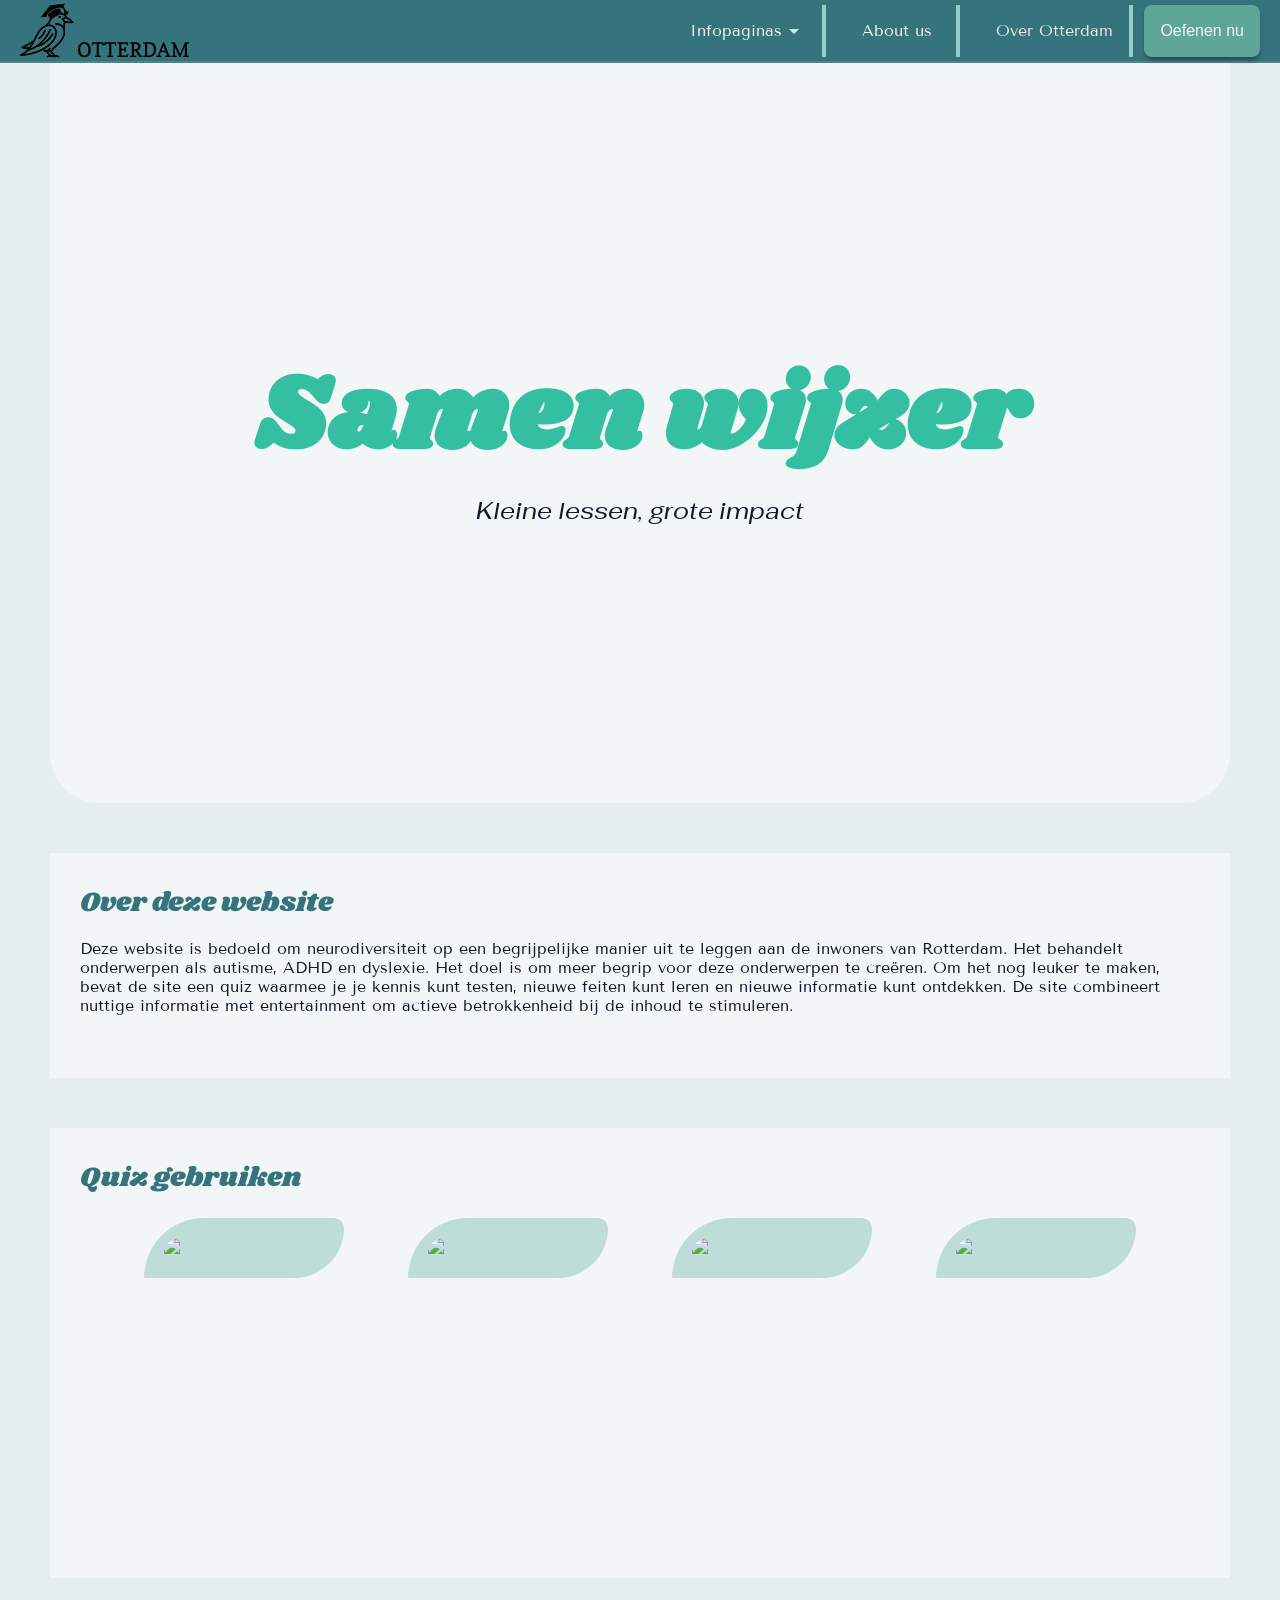
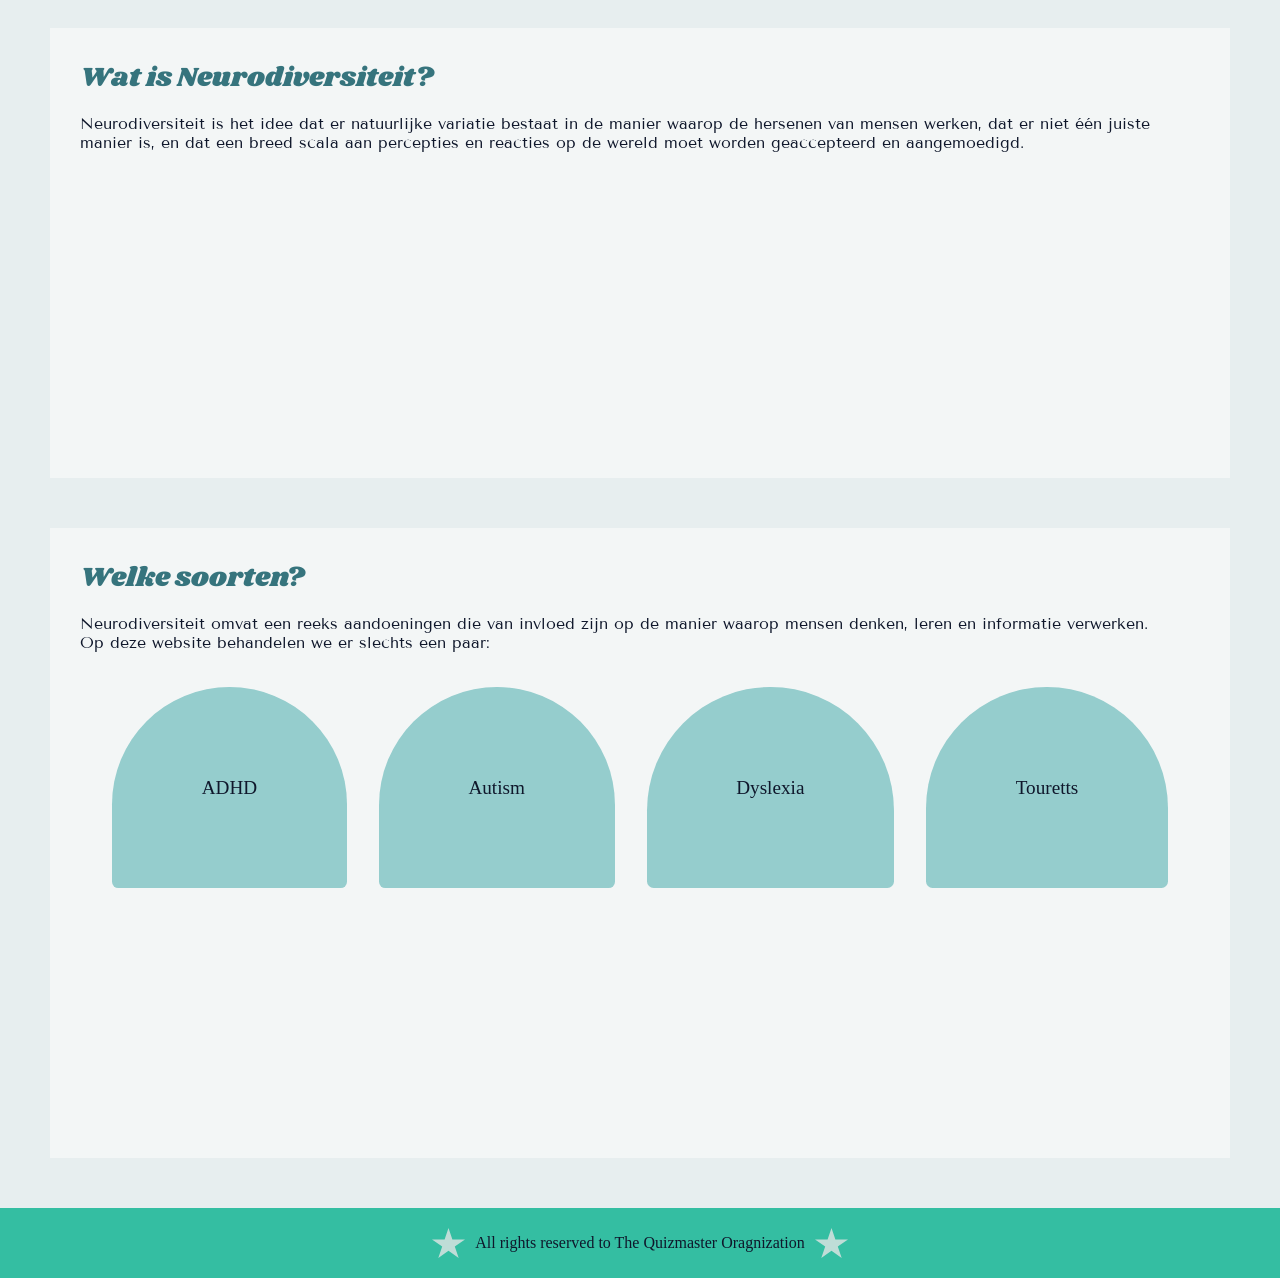
==== Index.html @ b5a76a0f "Screensaver" ====
<!doctype html>
<html lang="en">
<head>
  <meta charset="UTF-8" />
  <meta name="viewport" content="width=device-width, initial-scale=1.0" />
  <link rel="stylesheet" href="Styles/Main.css" />
    <link rel="stylesheet" href="Styles/home.css" />
    <script src="./Scripts/screensaver.js" defer></script>
  <title>Quiziee</title>
</head>

<body>
  <!--Navigatie-->
  <div class="header">
    <div class="logo">
      <a href="Index.html"> <img src="img/Logo.png" /></a>
    </div>

    <div class="random_tx">Words this is very important Words</div>
    <div class="nav_div">
      <div class="dropdown">
        <div class="info_btn">
          Infopaginas
          <img src="Icons/arrow_drop_down_23dp_E3E3E3_FILL0_wght400_GRAD0_opsz24.svg" class="drop_img" height="24px" />
        </div>

        <div class="drop-content">
          <a href="./Paginas/ADHD.html">ADHD</a>
          <a href="./Paginas/Autism.html">Autism</a>
          <a href="./Paginas/Dyslexia.html">Dyslexia</a>
          <a href="./Paginas/Touretts.html">Touretts</a>
        </div>

      </div>
      <div class="nav_btn btn1">
        <a href="./Paginas/AboutUs.html"> About us </a>
      </div>
      <div class="nav_btn btn2">Over Otterdam</div>
      <button class="btn_oefen">Oefenen nu</button>
    </div>
  </div>
  <!-- ------ -->

  <!--Hero-->
  <div class="cont_hero">
    <div class="hero_text">
      <h1 class="main_text">Samen wijzer</h1>
      <p class="subheader">
        Kleine lessen, grote impact
      </p>
    </div>
  </div>
  <!--Section 1-->

  <div class="sec1">
    <div class="para_header">Over deze website</div>
    <p>
      Deze website is bedoeld om neurodiversiteit op een begrijpelijke manier uit te leggen aan de inwoners van
      Rotterdam. Het behandelt onderwerpen als autisme, ADHD en dyslexie. Het doel is om meer begrip voor deze
      onderwerpen te creëren.
      Om het nog leuker te maken, bevat de site een quiz waarmee je je kennis kunt testen, nieuwe feiten kunt leren en
      nieuwe informatie kunt ontdekken. De site combineert nuttige informatie met entertainment om actieve betrokkenheid
      bij de inhoud te stimuleren.
    </p>
  </div>

  <!--Section 2-->
  <div class="sec2">
    <div class="para_header">Quiz gebruiken</div>
    <div class="sec_imgs">
      <div class="img_div">
        <img src="https://placehold.net/400x400.png" />
      </div>
      <div class="img_div">
        <img src="https://placehold.net/400x400.png" />
      </div>
      <div class="img_div">
        <img src="https://placehold.net/400x400.png" />
      </div>
      <div class="img_div">
        <img src="https://placehold.net/400x400.png" />
      </div>
    </div>
  </div>

  <!--Section 3-->
  <div class="sec3">
    <div class="para_header">Wat is Neurodiversiteit?</div>
    <p>
      Neurodiversiteit is het idee dat er natuurlijke variatie bestaat in de manier waarop de hersenen van mensen
      werken, dat er niet één juiste manier is, en dat een breed scala aan percepties en reacties op de wereld moet
      worden geaccepteerd en aangemoedigd.
    </p>
  </div>

  <!--Section 4-->
  <div class="sec4">
    <div class="para_header"> Welke soorten? </div>
    <p class="sec4_p">
      Neurodiversiteit omvat een reeks aandoeningen die van invloed zijn op de manier waarop mensen denken, leren en
      informatie verwerken. <br> Op deze website behandelen we er slechts een paar:
    </p>
    <div class="sec4_cont">
      <div class="txt_block">
        <a href="Paginas/ADHD.html"></a>
        <a href="Paginas/ADHD.html"> ADHD </a>
      </div>
      <div class="txt_block">
        <a href="#"></a>
        <p>
          <a href="#"> Autism </a>
        </p>
      </div>
      <div class="txt_block">
        <a href="#"></a>
        <p>
          <a href="#"> Dyslexia </a>
        </p>
      </div>
      <div class="txt_block">
        <a href="Paginas/Touretts.html"></a>
        <p>
          <a href="Paginas/Touretts.html"> Touretts </a>
        </p>
      </div>
    </div>
  </div>

  <!--Footer-->
  <div class="footer">
    <img src="img/Star 6.svg" />

    <p>All rights reserved to The Quizmaster Oragnization</p>

    <img src="img/Star 6.svg" />
  </div>

  <div class="screensaver-layout hidden">
    <div id="box">
      <img src="./img/brain.png" alt="Image of an brain" class="screensaver-image">
    </div>
</div>
</body>
</html>
---- Styles/Main.css ----
/* Fonts */
@import url("https://fonts.googleapis.com/css2?family=Shrikhand&display=swap");
@import url("https://fonts.googleapis.com/css2?family=Fahkwang:ital,wght@0,400;0,600;1,400&display=swap");
@import url("https://fonts.googleapis.com/css2?family=Tenor+Sans&display=swap");

/*------------------------------------*/
html {
    scroll-behavior: smooth;
}
* {
    margin: 0;
    padding: 0;
    box-sizing: border-box;
}

body {
    background: #e7eeef;
    min-height: 100dvh;
    width: 100vw;
    height: 100vh;
    overflow-x: hidden;
}

p {
    color: #0f172b;
}

/*------------------------------------*/
/*------Nav_bullshit------*/
.header {
    display: flex;
    align-items: center;
    width: 100%;
    height: 7%;
    color: #e7eeef;
    padding: 10px 20px;
    background-color: #36747d;
    border-bottom: 2px solid rgba(119, 141, 141, 0.48);
    position: relative;
    z-index: 4;
    justify-content: space-between;
    text-align: center;
}

.header {
    font-family: "Tenor Sans", sans-serif;
    font-weight: 400;
    font-style: normal;
}

.nav_div {
    display: flex;
}

.nav_btn {
    display: flex;
    align-items: center;
    background-color: #26eac600;
    font-size: 16px;
    border-right: #95cdcd solid 4.5px;
    padding: 14px 16px;
    margin-left: 20px;

    a {
        text-decoration: none;
        color: #f3f6f6;
    }
}

.random_tx {
    display: none;
    overflow: hidden;
}

.btn1 {
    width: 114px;
    justify-items: center;
}

/* dropdown */
.dropdown {
    position: relative;
    display: inline-block;
}

.info_btn {
    display: flex;
    align-items: center;
    background-color: #26eac600;
    font-size: 16px;
    color: #f3f6f6;
    border-right: #95cdcd solid 4.5px;
    padding: 14px 16px;
    cursor: pointer;
    margin-left: 20px;
}

.btn_oefen {
    display: flex;
    align-items: center;
    background-color: #5fa699;
    color: #f3f6f6;
    font-size: 16px;
    padding: 14px 16px;
    border: none;
    border-radius: 8px;
    box-shadow: 0px 4px 4.1px -1px rgba(15, 23, 43, 0.48);

    margin-left: 11px;
}

.drop-content {
    display: none;
    position: absolute;
    background-color: rgba(149, 205, 205, 0.38);
    backdrop-filter: blur(2.05px);
    border-radius: 10px 10px 20px 20px;
    overflow: hidden;
    min-width: 160px;
    border-width: 0px 1px 1px 1px;
    border-style: solid;
    border-color: #36747d;
    z-index: 4;
}

.drop-content a {
    color: #0f172b;
    padding: 12px 16px;
    text-decoration: none;
    display: block;
}
.drop-content a:hover {
    background-color: #47c5ab7e;
}

.dropdown:hover .drop-content {
    display: block;
}

/*------------------------------------*/
/* Contents */

/* Hero */

.cont_hero {
    position: relative;
    height: calc(100dvh - 10em);
    margin: 0px 50px;
}

.hero_text {
    position: relative;
    height: 100%;
    background-color: #f3f6f6;
    width: 100%;
    border-radius: 0px 0px 50px 50px;
}

.hero_text {
    display: flex;
    flex-direction: column;
    align-items: center;
    justify-content: center;
}

/* hero text */
.main_text {
    font-family: "Shrikhand", serif;
    font-size: calc(7vw + 1rem);
    color: #34bea2;
}

.subheader {
    font-family: "Fahkwang", sans-serif;
    font-weight: 400;
    font-size: 1.5rem;
    font-style: italic;
}

/* Contents */
/* Section 1 */
.sec1 {
    position: relative;
    height: 25%;
    background-color: #f3f6f6;
    margin: 50px 50px 0;
    padding: 30px;
}

.sec1 {
    display: flex;
    flex-direction: column;
    text-align: start;
}
.para_header {
    font-family: "Shrikhand", serif;
    color: #36747d;
    font-size: 1.7rem;
}

.sec1 p {
    font-family: "Tenor Sans", sans-serif;
    font-weight: 400;
    font-style: normal;
    font-style: 0.875em;
    padding: 1em 0;
}

/* Section 2 */
.sec2 {
    position: relative;
    height: 50%;
    background-color: #f3f6f6;
    margin: 50px;
    padding: 30px;
}

.sec2 {
    display: flex;
    flex-direction: column;
    text-align: start;
}

.sec_imgs {
    margin-top: 20px;
    display: flex;
    flex-direction: row;
    justify-content: space-evenly;
}


/* Footer */

.footer {
  position: relative;
  background-color: #34bea2;
  padding: 10px;
  display: flex;
  flex-direction: row;
  justify-content: center;
  align-items: center;
}

.footer img {
  height: 30px;
  margin: 10px;
}

/* quiz knoppen */
.quiz_section {
  background-color: #f3f6f6;
  margin: 50px;
  padding: 50px;
  border-radius: 20px;
  text-align: center;
}

.quiz_content {
  max-width: 600px;
  margin: 0 auto;
}

.quiz_content h2 {
  font-family: "Shrikhand", serif;
  font-size: 2rem;
  color: #36747d;
  margin-bottom: 15px;
}

.quiz_content p {
  font-family: "Tenor Sans", sans-serif;
  font-size: 1rem;
  color: #0f172b;
  margin-bottom: 30px;
}

.quiz-button {
  color: white;
  font-size: 1.1rem;
  background-color: #34bea2;
  font-weight: 600;
  padding: 15px 40px;
  border: none;
  border-radius: 10px;
  cursor: pointer;
}


.screensaver-layout {
    background: rgba(255, 255, 255, 0.9);
    z-index: 1000;
    position: fixed;
    top: 0;
    left: 0;
    width: 100%;
    height: 100%;
  }
  
  .hidden {
    display: none;
  }

  #box {
    position: absolute;
    width: 200px;
    height: 200px;
    animation: moveX 8s linear infinite alternate,
               moveY 6s linear infinite alternate;
  }

  #box img {
    width: 100%;
    height: 100%;
    object-fit: contain;
  }

  @keyframes moveX {
    from { left: 0px; }
    to   { left: calc(100vw - 200px); }
  }

  @keyframes moveY {
    from { top: 0px; }
    to   { top: calc(100vh - 200px); }
  }
---- Styles/home.css ----
.img_div {
  border-radius: 60px 10px 50px 0px;
  background-color: #bfddd7;
}

.sec_imgs img {
  width: 200px;
  height: auto;
  display: inline-block;
  padding: 20px;
  border-radius: 60px 10px 50px 0px;
}

/* Section 3 */
.sec3 {
  position: relative;
  height: 50%;
  background-color: #f3f6f6;
  margin: 50px;
  padding: 30px;
}

.sec3 p {
  font-family: "Tenor Sans", sans-serif;
  font-weight: 400;
  font-style: normal;
  padding: 1em 0;
}

/* Section 4 */
.sec4 {
  position: relative;
  height: 70%;
  background-color: #f3f6f6;
  margin: 50px;
  padding: 30px;
}

.txt_block {
  background-color: #95cdcd;
  padding: min(5em, 8%);
  border-radius: 186px 186px 10px 10px;
}

.sec4 a {
  text-decoration: none;
  color: #0f172b;
}

.sec4_p{
  font-family: "Tenor Sans", sans-serif;
  font-weight: 400;
  font-style: normal;
  padding: 1em 0;
}
.sec4_cont {
  display: flex;
  flex-direction: row;
  justify-content: space-evenly;
  font-size: 1.2em;
  padding: 1em 0;
}

/* Footer */

.footer {
  position: relative;
  background-color: #34bea2;
  padding: 10px;
  display: flex;
  flex-direction: row;
  justify-content: center;
  align-items: center;
}

.footer img {
  height: 30px;
  margin: 10px;
}
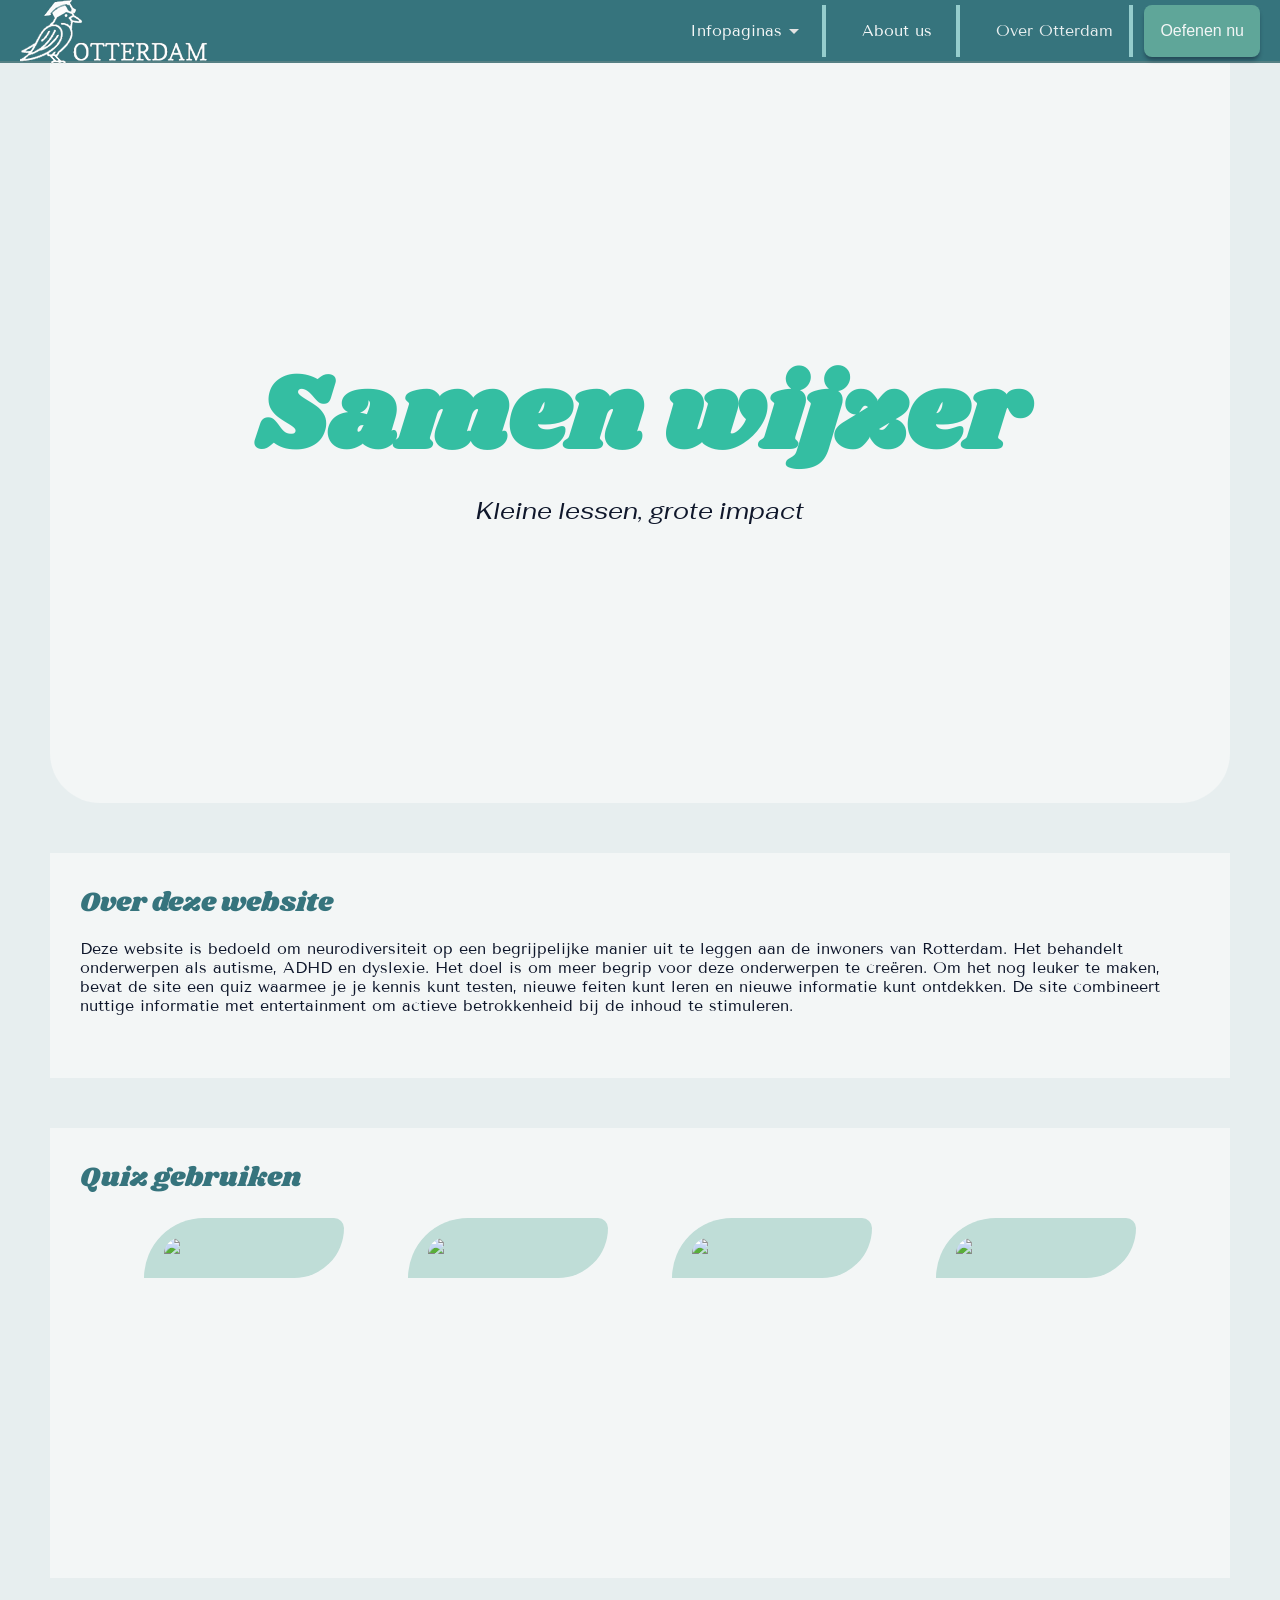
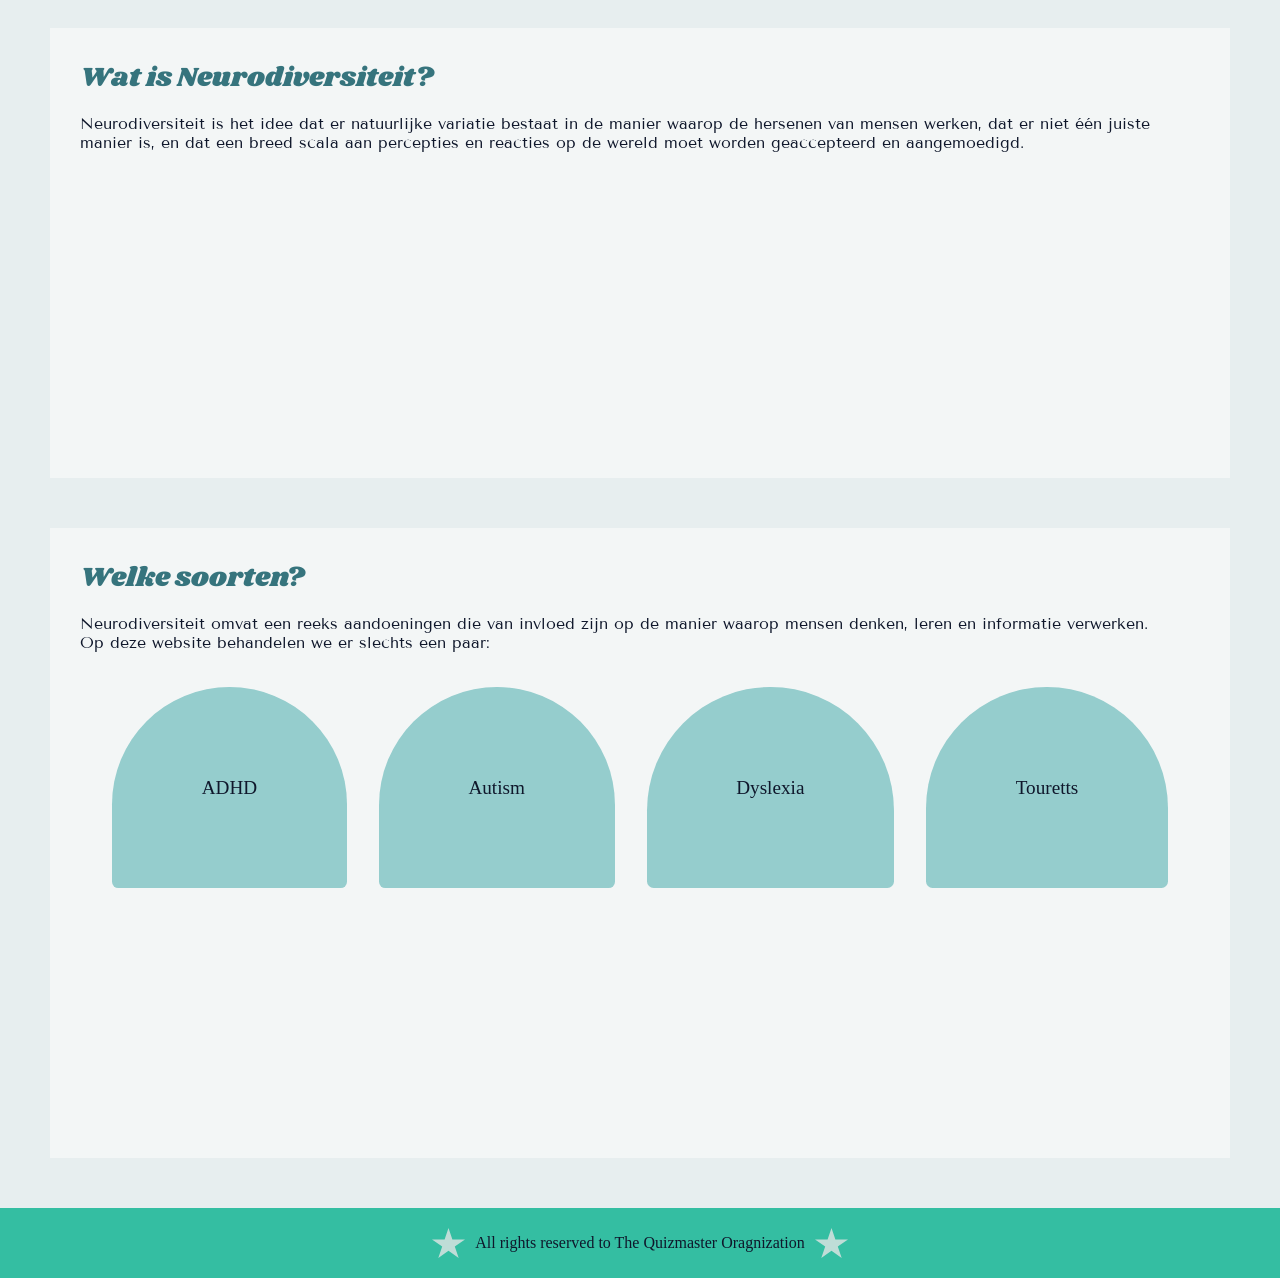
==== commit 66ebda67: "logo verandering" ====
--- a/Index.html
+++ b/Index.html
@@ -5,7 +5,6 @@
   <meta name="viewport" content="width=device-width, initial-scale=1.0" />
   <link rel="stylesheet" href="Styles/Main.css" />
     <link rel="stylesheet" href="Styles/home.css" />
-    <script src="./Scripts/screensaver.js" defer></script>
   <title>Quiziee</title>
 </head>
 
@@ -13,7 +12,7 @@
   <!--Navigatie-->
   <div class="header">
     <div class="logo">
-      <a href="Index.html"> <img src="img/Logo.png" /></a>
+      <a href="Index.html"> <img src="img/logo2.png" /></a>
     </div>
 
     <div class="random_tx">Words this is very important Words</div>
@@ -134,11 +133,6 @@
 
     <img src="img/Star 6.svg" />
   </div>
+</body>
 
-  <div class="screensaver-layout hidden">
-    <div id="box">
-      <img src="./img/brain.png" alt="Image of an brain" class="screensaver-image">
-    </div>
-</div>
-</body>
 </html>
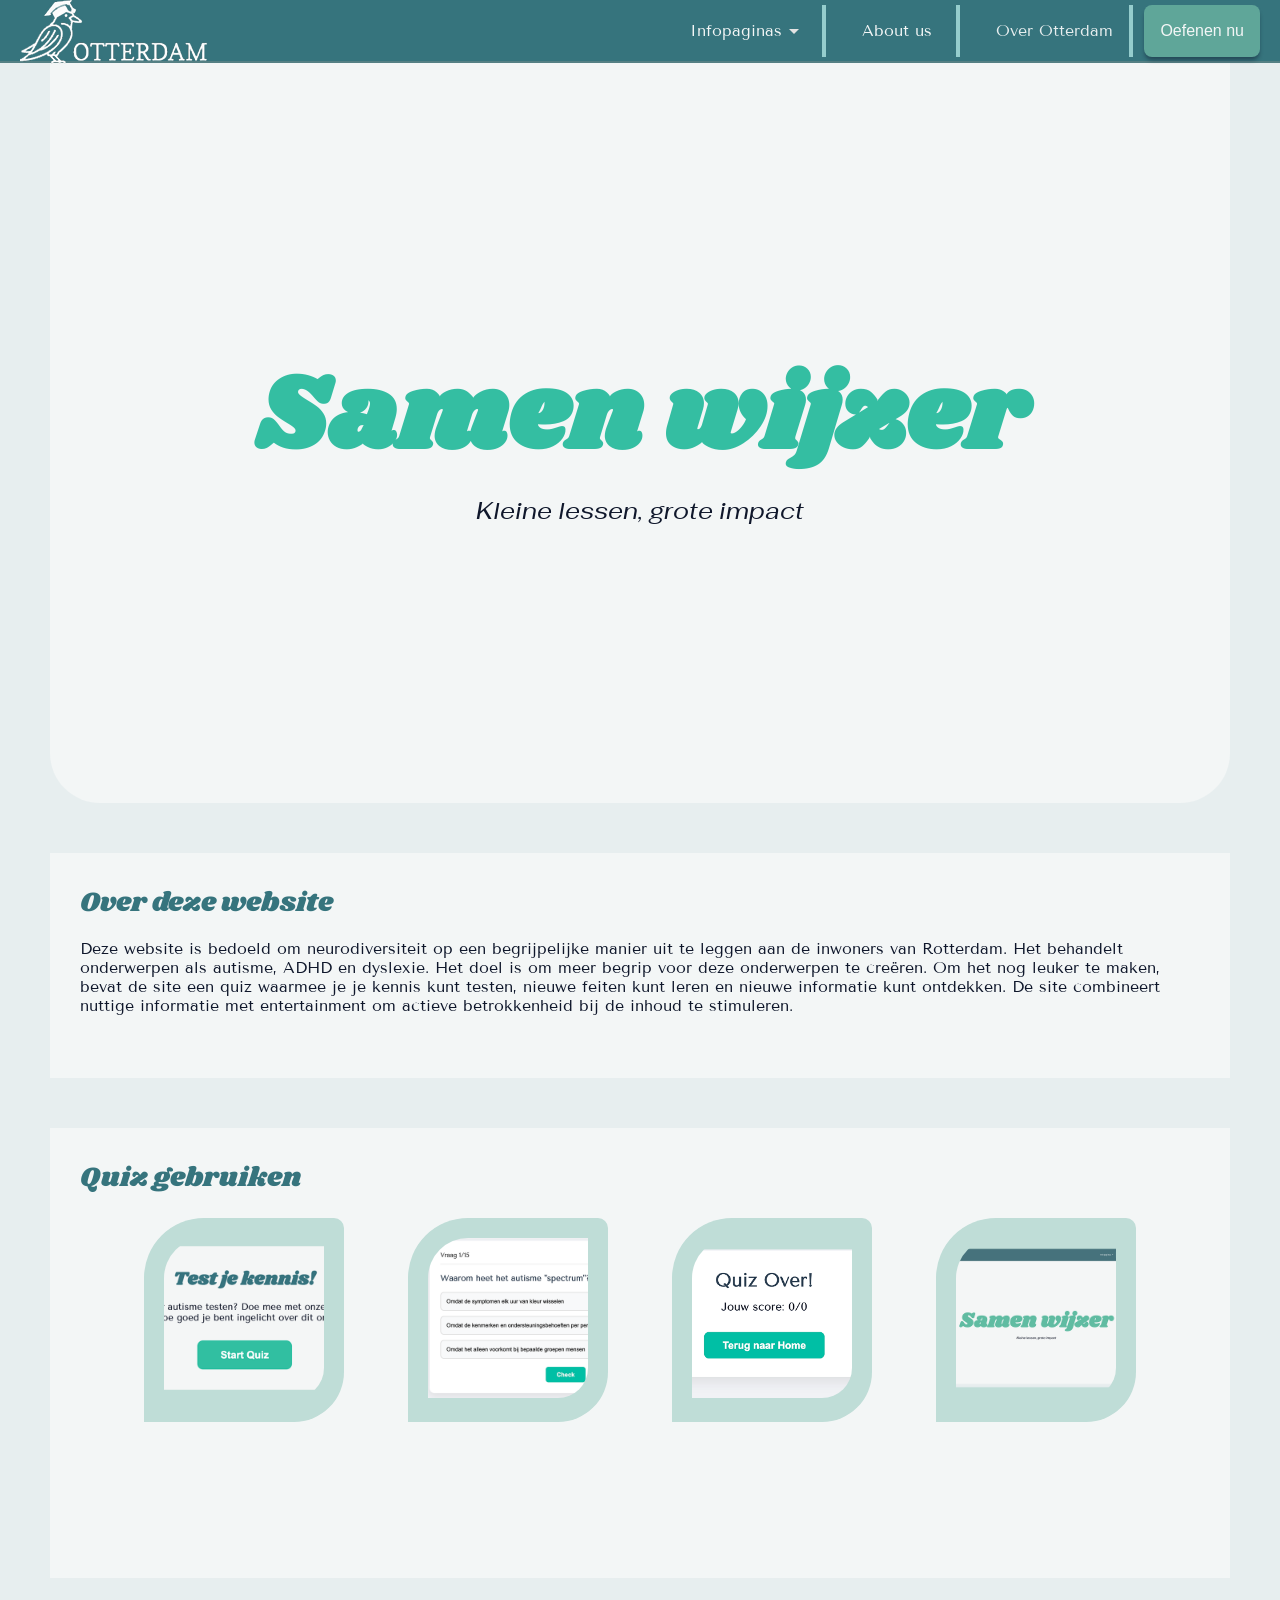
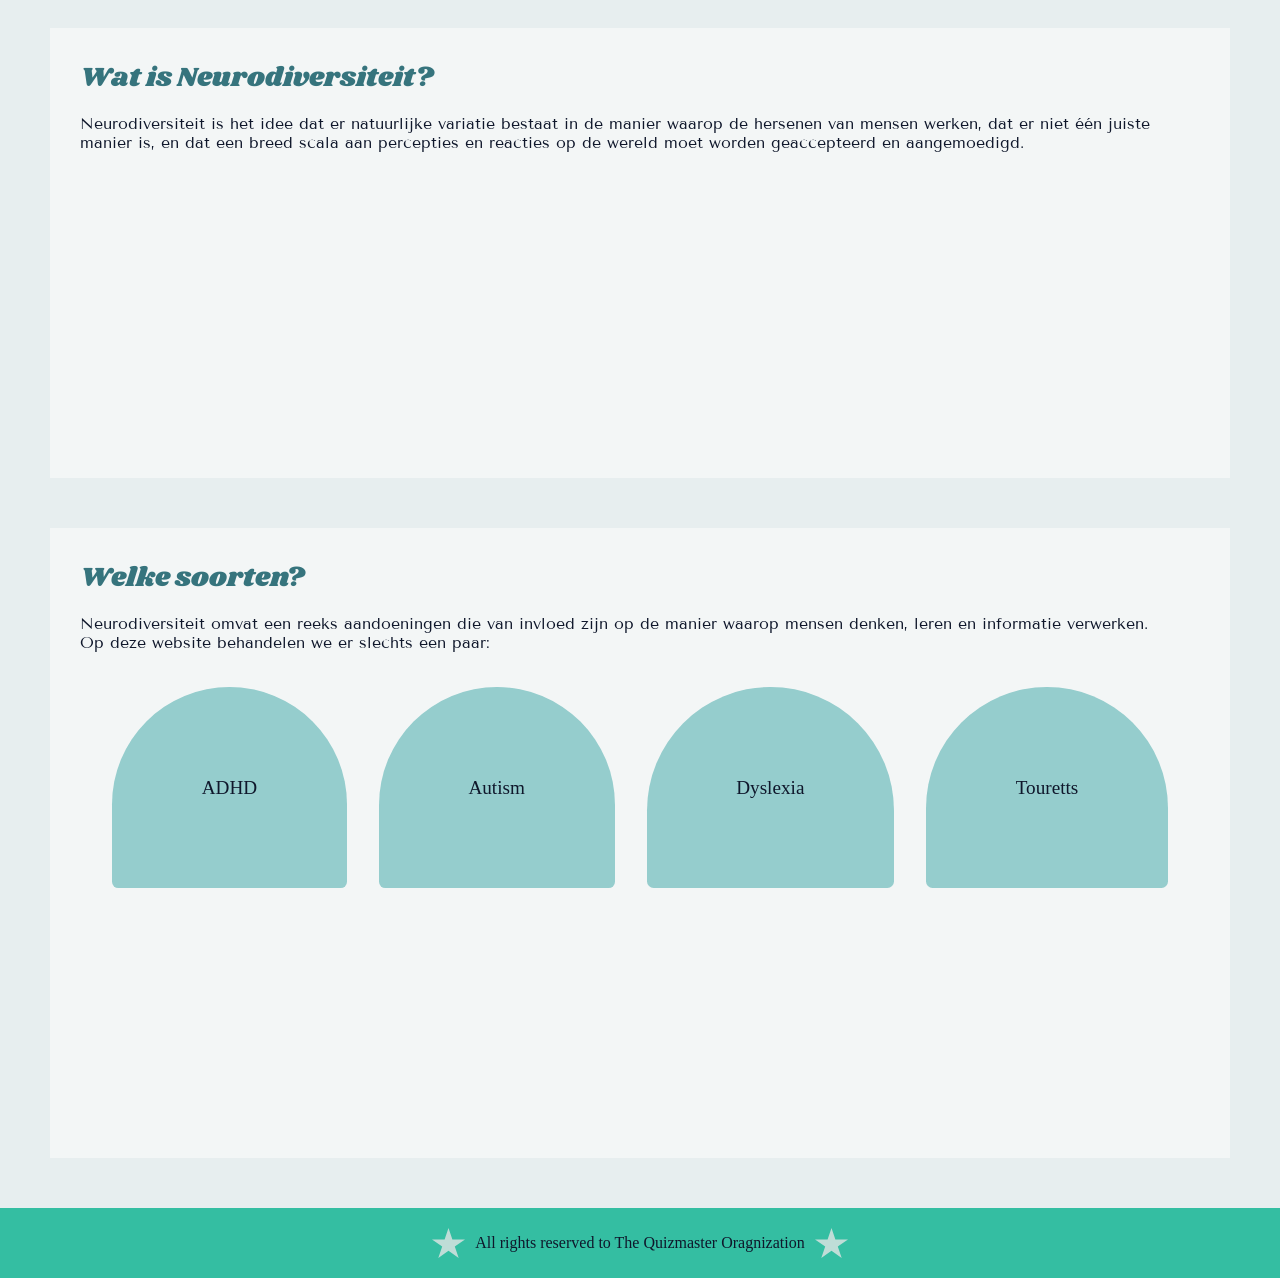
==== commit 06bf3971: "img change" ====
--- a/Index.html
+++ b/Index.html
@@ -5,6 +5,7 @@
   <meta name="viewport" content="width=device-width, initial-scale=1.0" />
   <link rel="stylesheet" href="Styles/Main.css" />
     <link rel="stylesheet" href="Styles/home.css" />
+    <script src="./Scripts/screensaver.js" defer></script>
   <title>Quiziee</title>
 </head>
 
@@ -68,16 +69,16 @@
     <div class="para_header">Quiz gebruiken</div>
     <div class="sec_imgs">
       <div class="img_div">
-        <img src="https://placehold.net/400x400.png" />
+        <img src="img/input1.png" />
       </div>
       <div class="img_div">
-        <img src="https://placehold.net/400x400.png" />
+        <img src="img/input2.png" />
       </div>
       <div class="img_div">
-        <img src="https://placehold.net/400x400.png" />
+        <img src="img/input3.png" />
       </div>
       <div class="img_div">
-        <img src="https://placehold.net/400x400.png" />
+        <img src="img/input4.png" />
       </div>
     </div>
   </div>
@@ -133,6 +134,11 @@
 
     <img src="img/Star 6.svg" />
   </div>
+
+  <div class="screensaver-layout hidden">
+    <div id="box">
+      <img src="./img/brain.png" alt="Image of an brain" class="screensaver-image">
+    </div>
+  </div>
 </body>
-
 </html>
